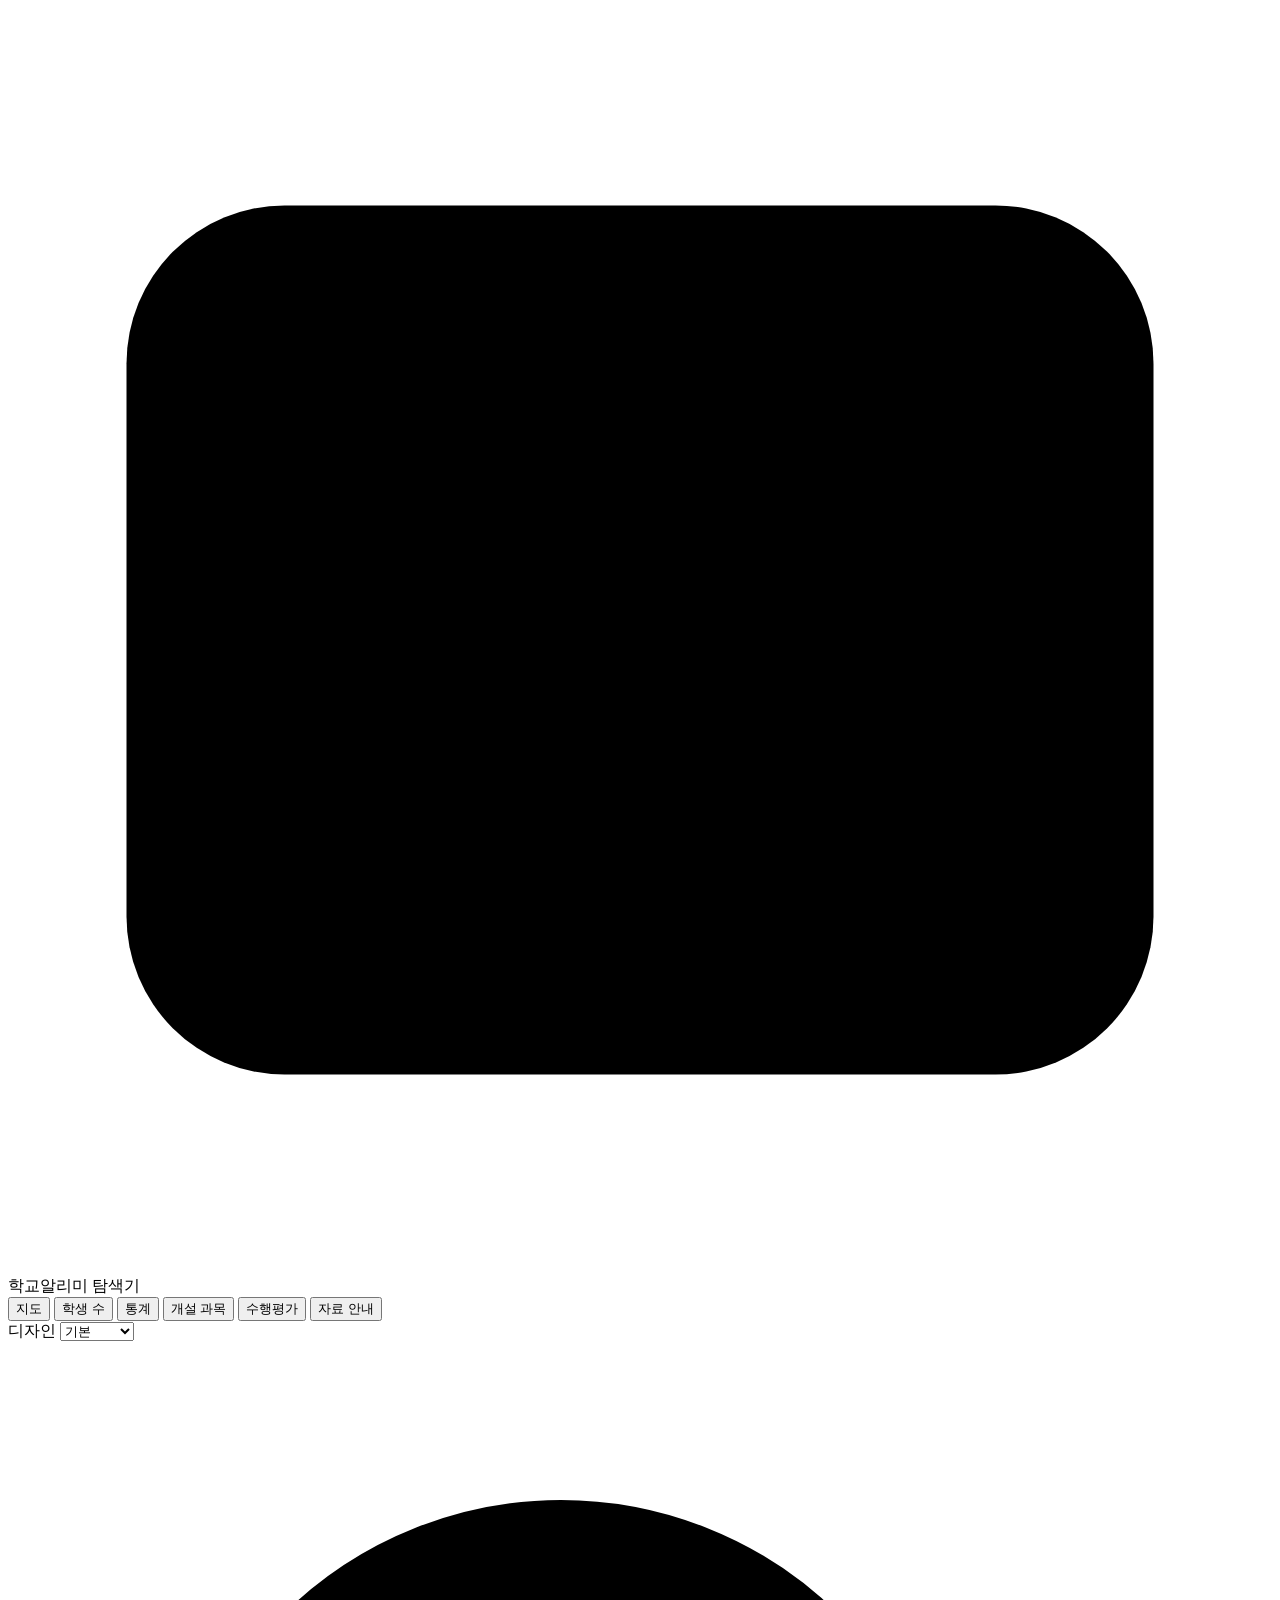
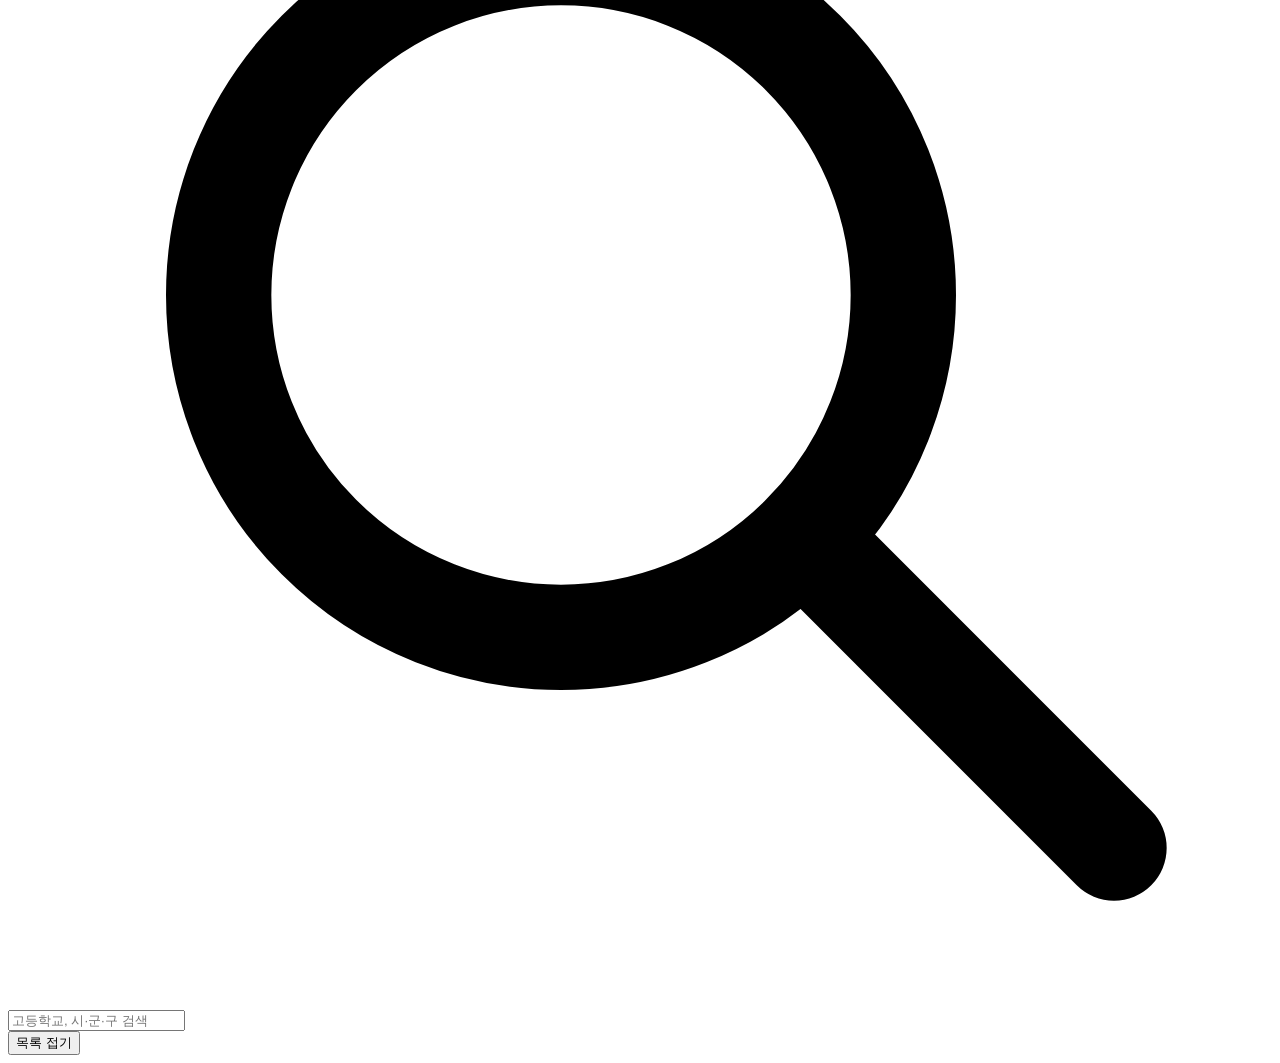
==== index.html @ dff919b6 "Add files via upload" ====
<!doctype html>
<html lang="ko" data-skin="base">
<head>
<meta charset="utf-8">
<meta name="viewport" content="width=device-width, initial-scale=1, viewport-fit=cover">
<title>학교알리미 탐색기</title>
<meta name="description" content="학교알리미 공시 자료로 전국 초·중·고 학생 수와 고등학교별 수행평가 계획, 개설 과목을 지도에서 찾아보는 도구">
<meta property="og:type" content="website">
<meta property="og:title" content="학교알리미 탐색기">
<meta property="og:description" content="전국 학생 수 변화와 고등학교별 수행평가 계획·개설 과목을 지도에서 찾아봅니다. 자료: 학교알리미 공시">
<meta property="og:image" content="icons/icon-512.png">
<meta name="author" content="김진석 (소명여고 교사, EBS 입시정보 대표강사, tedkim0103@naver.com)">
<meta name="theme-color" content="#2c4f8a">
<link rel="manifest" href="manifest.webmanifest">
<link rel="icon" href="icons/icon-192.png" type="image/png">
<link rel="apple-touch-icon" href="icons/apple-touch-icon.png">
<meta name="apple-mobile-web-app-capable" content="yes">
<meta name="mobile-web-app-capable" content="yes">
<meta name="apple-mobile-web-app-title" content="학교알리미 탐색기">
<meta name="apple-mobile-web-app-status-bar-style" content="default">
<link rel="stylesheet" href="assets/themes.css">
<link rel="stylesheet" href="assets/app.css">
<script>try{var s=localStorage.getItem('skin');if(s)document.documentElement.dataset.skin=s;}catch(e){}</script>
</head>
<body class="k-page">
<header class="topbar">
  <div class="brand">
    <svg class="brand-mark" viewBox="0 0 32 32" aria-hidden="true"><rect x="3" y="5" width="26" height="22" rx="4" fill="var(--accent)"/><path d="M9 21V13l7-4 7 4v8" fill="none" stroke="var(--accent-ink)" stroke-width="2.4" stroke-linejoin="round"/><circle cx="16" cy="16.5" r="2.2" fill="var(--accent-ink)"/></svg>
    <span class="k-display brand-name">학교알리미 탐색기</span>
    <span class="sample-badge" id="sampleBadge" hidden>이 메뉴는 예시 데이터</span>
  </div>
  <nav class="k-tabs main-tabs" role="tablist" aria-label="보기">
    <button class="k-tab" role="tab" data-view="map" id="tab-map">지도</button>
    <button class="k-tab" role="tab" data-view="students" id="tab-students">학생 수</button>
    <button class="k-tab" role="tab" data-view="stats" id="tab-stats">통계</button>
    <button class="k-tab" role="tab" data-view="curri" id="tab-curri">개설 과목</button>
    <button class="k-tab" role="tab" data-view="assess" id="tab-assess">수행평가</button>
    <button class="k-tab" role="tab" data-view="about" id="tab-about">자료 안내</button>
  </nav>
  <div class="top-actions">
    <button class="k-btn" id="installBtn" type="button" hidden>⤓ 앱 설치</button>
    <label class="skin-pick"><span class="sr">디자인</span>
      <select class="k-select" id="skinSelect" aria-label="디자인 선택">
        <option value="base">기본</option>
        <option value="bluememo">블루</option>
        <option value="spring">핑크</option>
        <option value="slate">슬레이트</option>
        <option value="night">다크</option>
      </select>
    </label>
  </div>
</header>

<div class="shell">
  <!-- 좌측: 지도 앱 형식의 지역·학교 찾기 패널 -->
  <aside class="panel" id="panel" aria-label="지역·학교 찾기">
    <div class="search">
      <svg viewBox="0 0 24 24" aria-hidden="true"><circle cx="10.5" cy="10.5" r="6.5" fill="none" stroke="currentColor" stroke-width="2"/><path d="M15.5 15.5 21 21" stroke="currentColor" stroke-width="2" stroke-linecap="round"/></svg>
      <input class="search-input" id="q" type="search" placeholder="고등학교, 시·군·구 검색" autocomplete="off">
      <button class="search-clear" id="qClear" type="button" aria-label="검색어 지우기" hidden>×</button>
    </div>
    <div class="crumbs" id="crumbs"></div>
    <div class="panel-body" id="panelBody"></div>
    <button class="panel-toggle" id="panelToggle" type="button" aria-expanded="true">목록 접기</button>
  </aside>

  <!-- 우측: 지도와 결과 -->
  <main class="stage" id="stage">
    <section class="view" id="view-map" hidden></section>
    <section class="view" id="view-assess" hidden></section>
    <section class="view" id="view-curri" hidden></section>
    <section class="view" id="view-students" hidden>
      <div class="view-head"><h1 class="k-display">학생 수 변화</h1>
        <span class="k-muted"><span class="real-badge">실제 공시 자료</span> 학교알리미 공개용데이터 · 초·중·고 학생 수를 연도, 지역, 고교 유형, 성별로 비교</span></div>
      <p class="empty k-card" id="st-status">학생 수 자료를 불러오는 중입니다…</p>
      <div class="st" id="st-body" hidden>

  

  <section class="k-card st-panel fp" aria-label="조건 선택">
    <div class="fr"><div class="fl"><b>1</b>학교급</div><div class="fc" id="st-cLevel"></div></div>
    <div class="fr"><div class="fl"><b>2</b>지역</div><div class="fc"><div class="cw" id="st-cSido"></div><div class="sggbox" id="st-cSggBox" hidden><div class="cap" id="st-cSggCap"></div><div class="cw" id="st-cSgg"></div></div></div></div>
    <div class="fr"><div class="fl"><b>3</b>세부</div><div class="fc sub3">
      <div class="sg"><span class="sl">고교 유형</span><div class="cw seg2" id="st-cType"></div></div>
      <div class="sg"><span class="sl">지역 구분</span><div class="cw seg2" id="st-cRural"></div></div>
      <div class="sg"><span class="sl">성별</span><div class="cw seg2" id="st-cGender"></div></div>
    </div></div>
    <div class="fr"><div class="fl"><b>4</b>기간</div><div class="fc"><div class="yrs" id="st-cYear"></div><p class="hint fh">시작 연도 → 끝 연도 순서로 누르세요 · <span id="st-cYearNow"></span></p></div></div>
    <div class="fr last"><div class="fl"><b>5</b>보기</div><div class="fc sub3">
      <div class="sg"><span class="sl">비교 기준</span><div class="cw seg2" id="st-cGroup"></div></div>
      <div class="sg"><span class="sl">보는 값</span><div class="cw seg2" id="st-cMetric"></div></div>
      <div class="sg"><span class="sl">그래프</span><div class="cw seg2" role="group" aria-label="그래프 종류"><button type="button" class="ch" id="st-bLine" aria-pressed="true">선</button><button type="button" class="ch" id="st-bBar" aria-pressed="false">막대</button></div>
        <label class="chk" for="st-fZero"><input type="checkbox" id="st-fZero" checked>0부터</label></div>
    </div></div>
    <p class="hint" id="st-hint"></p>
    <div hidden>
      <select id="st-fLevel"></select><select id="st-fSido"></select><select id="st-fSgg"></select><select id="st-fType"></select><select id="st-fRural"></select>
      <select id="st-fGender"></select><select id="st-fFrom"></select><select id="st-fTo"></select><select id="st-fGroup"></select><select id="st-fMetric"></select>
    </div>
  </section>

  <section class="tiles" id="st-tiles" aria-label="요약"></section>

  <section class="k-card st-panel" aria-label="그래프">
    <div class="ctitle"><h2 id="st-cTitle"></h2><span class="hint" id="st-cUnit"></span></div>
    <ul class="st-legend" id="st-legend"></ul>
    <div id="st-chartBox"></div>
  </section>

  <section class="k-card st-panel" aria-label="표">
    <div class="ctitle"><h2 id="st-tTitle"></h2><span class="hint" id="st-tNote"></span></div>
    <div class="tablewrap"><table id="st-tbl"></table></div>
  </section>

  <section class="k-card st-panel" aria-label="고등학교 목록">
    <div class="ctitle"><h2 id="st-hTitle">고등학교별 학년 현황</h2><span class="hint" id="st-hNote"></span><button type="button" class="k-btn" id="st-hDown" hidden>엑셀로 내려받기</button></div>
    <div id="st-hBody"></div>
  </section>

  <section class="note">
    <p>자료: 학교알리미(schoolinfo.go.kr) 공개용데이터 성별 학생수, 2017~2026년 공시. 공시 제외 학교는 뺐습니다.</p>
    <p>지역 구분은 학교 주소에 읍·면이 있으면 "읍면"으로 본 추정값이며, 실제 농어촌학교 지정과 다를 수 있습니다. 현재 주소 기준이라 폐교된 학교는 "미상"입니다.</p>
    <p>광주와 전남은 자료에서 "전남광주통합특별시"로 합쳐져 있습니다. 둘을 나누려면 시군구로 구분하세요. 마이스터고는 별도 목록과 학교명으로 맞췄고, 종합고는 일반고에 들어 있습니다.</p>
  </section>

      </div>
    </section>
    <section class="view" id="view-stats" hidden></section>
    <section class="view" id="view-about" hidden></section>
  </main>
</div>

<div class="sheet" id="sheet" hidden>
  <div class="sheet-card k-card" role="dialog" aria-modal="true" aria-labelledby="sheetTitle">
    <button class="sheet-close" id="sheetClose" type="button" aria-label="닫기">×</button>
    <div id="sheetBody"></div>
  </div>
</div>
<div class="toast" id="toast" role="status" aria-live="polite" hidden></div>
<div class="tip" id="tip" hidden></div>

<script src="assets/korea-map.js"></script>
<script src="assets/xlsx-lite.js"></script>
<script src="assets/students.js"></script>
<script src="assets/app.js"></script>
</body>
</html>
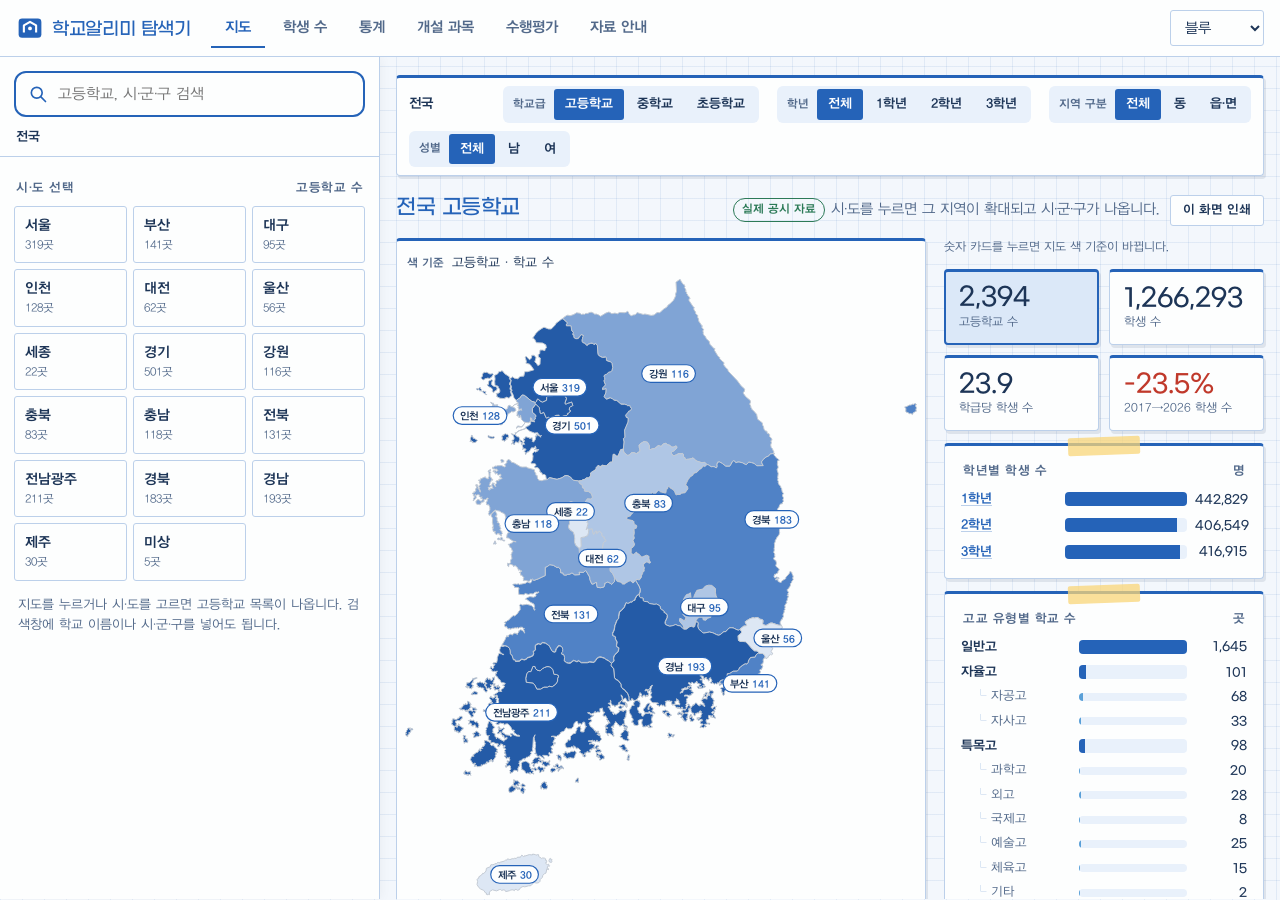
==== commit 7d1af00a: "Add files via upload" ====
--- a/index.html
+++ b/index.html
@@ -1,5 +1,5 @@
 <!doctype html>
-<html lang="ko" data-skin="base">
+<html lang="ko" data-skin="bluememo">
 <head>
 <meta charset="utf-8">
 <meta name="viewport" content="width=device-width, initial-scale=1, viewport-fit=cover">
--- a/assets/themes.css
+++ b/assets/themes.css
@@ -0,0 +1,416 @@
+/* 학교알리미 탐색기 · 테마 키트 v2 (2026-11-11)
+   글꼴: 제목·숫자 = G마켓 산스(Medium), 본문 = 학교안심 바른돋움(R·B) — 이 파일 옆 fonts/ 폴더에 글꼴 파일을 함께 둘 것
+   사용: <html data-skin="bluememo">(블루) | spring(핑크) | night(다크) | slate(슬레이트) | base(기본)  — data-mode="dark|light"로 밝기 강제 가능 */
+@font-face { font-family: 'Gmarket Sans'; src: local('Gmarket Sans Medium'), local('GmarketSansMedium'), url('fonts/GmarketSansMedium.woff') format('woff'); font-weight: 500; font-style: normal; font-display: swap; }
+@font-face { font-family: 'Hakgyoansim Bareondotum'; src: local('학교안심 바른돋움 R'), local('Hakgyoansim Bareondotum R'), url('fonts/HakgyoansimBareondotumR.woff2') format('woff2'); font-weight: 400; font-style: normal; font-display: swap; }
+@font-face { font-family: 'Hakgyoansim Bareondotum'; src: local('학교안심 바른돋움 B'), local('Hakgyoansim Bareondotum B'), url('fonts/HakgyoansimBareondotumB.woff2') format('woff2'); font-weight: 700; font-style: normal; font-display: swap; }
+:root {
+  --font-body: 'Hakgyoansim Bareondotum', '학교안심 바른돋움', 'Apple SD Gothic Neo', 'Malgun Gothic', sans-serif;
+  --font-mono: 'Gmarket Sans', 'Hakgyoansim Bareondotum', 'Apple SD Gothic Neo', 'Malgun Gothic', sans-serif;
+  --bg: #f5f6f8;
+  --bg-image: none;
+  --surface: #ffffff;
+  --surface-2: #eef1f5;
+  --ink: #1b2330;
+  --ink-soft: #5a6474;
+  --line: #d9dee6;
+  --accent: #2c4f8a;
+  --accent-soft: #e3eaf6;
+  --accent-ink: #ffffff;
+  --good: #2f7d4f;
+  --warn: #b26a00;
+  --bad: #b3261e;
+  --c1: #2c4f8a;
+  --c2: #3f8fa6;
+  --c3: #c9822b;
+  --c4: #7a5aa6;
+  --c5: #4f8a3a;
+  --c6: #b2546a;
+  --c7: #8a7a3a;
+  --c8: #7d8794;
+  --radius: 10px;
+  --radius-sm: 6px;
+  --shadow: 0 1px 2px rgba(20,30,50,.06), 0 2px 8px rgba(20,30,50,.05);
+  --font-display: 'Gmarket Sans', 'Hakgyoansim Bareondotum', 'Apple SD Gothic Neo', 'Malgun Gothic', sans-serif;
+  --display-weight: 500;
+  --card-border: 1px solid var(--line);
+  color-scheme: light;
+}
+:root[data-skin="bluememo"] {
+  --bg: #f3f7fc;
+  --bg-image: linear-gradient(rgba(74,124,196,.11) 1px, transparent 1px), linear-gradient(90deg, rgba(74,124,196,.11) 1px, transparent 1px);
+  --surface: #fdfefe;
+  --surface-2: #e9f1fb;
+  --ink: #1d3557;
+  --ink-soft: #52698a;
+  --line: #bcd0ea;
+  --accent: #2563b8;
+  --accent-soft: #dbe8f8;
+  --accent-ink: #ffffff;
+  --good: #2c7a57;
+  --warn: #b5680c;
+  --bad: #c0392b;
+  --c1: #2563b8;
+  --c2: #5aa0d8;
+  --c3: #e0a228;
+  --c4: #1d3557;
+  --c5: #7fb8a4;
+  --c6: #d9706a;
+  --c7: #8d7cc0;
+  --c8: #8a97a8;
+  --radius: 4px;
+  --radius-sm: 3px;
+  --shadow: 2px 3px 0 rgba(29,53,87,.10);
+  --font-display: 'Gmarket Sans', 'Hakgyoansim Bareondotum', 'Apple SD Gothic Neo', 'Malgun Gothic', sans-serif;
+  --display-weight: 500;
+  --card-border: 1px solid var(--line);
+  --tape: rgba(250,214,120,.75);
+  color-scheme: light;
+}
+:root[data-skin="spring"] {
+  --bg: #fdf7f9;
+  --bg-image: radial-gradient(circle at 8% 12%, rgba(255,192,214,.35), transparent 32%), radial-gradient(circle at 92% 8%, rgba(196,214,255,.35), transparent 30%), radial-gradient(circle at 85% 92%, rgba(190,236,214,.35), transparent 34%);
+  --surface: #ffffff;
+  --surface-2: #fbeef3;
+  --ink: #3d3346;
+  --ink-soft: #7a6c85;
+  --line: #efdfe8;
+  --accent: #a33f73;
+  --accent-soft: #fde4ee;
+  --accent-ink: #ffffff;
+  --good: #3f8f6b;
+  --warn: #b8742a;
+  --bad: #c2453f;
+  --c1: #e889ad;
+  --c2: #9fb6ef;
+  --c3: #86cfae;
+  --c4: #c4a3e6;
+  --c5: #f3c27a;
+  --c6: #7cc3d6;
+  --c7: #e2a48c;
+  --c8: #a99fb3;
+  --radius: 20px;
+  --radius-sm: 999px;
+  --shadow: 0 6px 20px rgba(194,88,138,.10);
+  --font-display: 'Gmarket Sans', 'Hakgyoansim Bareondotum', 'Apple SD Gothic Neo', 'Malgun Gothic', sans-serif;
+  --display-weight: 500;
+  --card-border: 1px solid var(--line);
+  color-scheme: light;
+}
+:root[data-skin="slate"] {
+  --bg: #eef2f7;
+  --bg-image: none;
+  --surface: #ffffff;
+  --surface-2: #f1f5f9;
+  --ink: #0f172a;
+  --ink-soft: #5b6b82;
+  --line: #dfe5ee;
+  --accent: #1d4ed8;
+  --accent-soft: #e8efff;
+  --accent-ink: #ffffff;
+  --good: #047857;
+  --warn: #b45309;
+  --bad: #b91c1c;
+  --c1: #1d4ed8;
+  --c2: #0d9488;
+  --c3: #b45309;
+  --c4: #5b21b6;
+  --c5: #047857;
+  --c6: #be123c;
+  --c7: #7c8aa0;
+  --c8: #94a3b8;
+  --radius: 12px;
+  --radius-sm: 7px;
+  --shadow: 0 1px 2px rgba(15,23,42,.06), 0 1px 3px rgba(15,23,42,.05);
+  --font-display: 'Gmarket Sans', 'Hakgyoansim Bareondotum', 'Apple SD Gothic Neo', 'Malgun Gothic', sans-serif;
+  --display-weight: 500;
+  --card-border: 1px solid var(--line);
+  color-scheme: light;
+}
+:root[data-skin="night"] {
+  --bg: #12161d;
+  --bg-image: none;
+  --surface: #1a2029;
+  --surface-2: #222a35;
+  --ink: #e6eaf0;
+  --ink-soft: #9aa5b5;
+  --line: #2e3744;
+  --accent: #8fb0ea;
+  --accent-soft: #24324a;
+  --accent-ink: #0e1522;
+  --good: #6cc28f;
+  --warn: #e0a64a;
+  --bad: #ef7d75;
+  --c1: #8fb0ea;
+  --c2: #6cc0d4;
+  --c3: #e3a957;
+  --c4: #b39ae0;
+  --c5: #8cc56f;
+  --c6: #e08ea2;
+  --c7: #d4b567;
+  --c8: #9aa8b2;
+  --radius: 10px;
+  --radius-sm: 6px;
+  --shadow: 0 1px 2px rgba(0,0,0,.4);
+  --font-display: 'Gmarket Sans', 'Hakgyoansim Bareondotum', 'Apple SD Gothic Neo', 'Malgun Gothic', sans-serif;
+  --display-weight: 500;
+  --card-border: 1px solid var(--line);
+  color-scheme: dark;
+}
+@media (prefers-color-scheme: dark) {
+:root:not([data-skin="bluememo"]):not([data-skin="spring"]):not([data-skin="night"]):not([data-skin="slate"]):not([data-theme="light"]):not([data-mode="light"]) {
+  --bg: #12161d;
+  --bg-image: none;
+  --surface: #1a2029;
+  --surface-2: #222a35;
+  --ink: #e6eaf0;
+  --ink-soft: #9aa5b5;
+  --line: #2e3744;
+  --accent: #8fb0ea;
+  --accent-soft: #24324a;
+  --accent-ink: #0e1522;
+  --good: #6cc28f;
+  --warn: #e0a64a;
+  --bad: #ef7d75;
+  --c1: #8fb0ea;
+  --c2: #6cc0d4;
+  --c3: #e3a957;
+  --c4: #b39ae0;
+  --c5: #8cc56f;
+  --c6: #e08ea2;
+  --c7: #d4b567;
+  --c8: #9aa8b2;
+  --shadow: 0 1px 2px rgba(0,0,0,.4);
+  color-scheme: dark;
+}
+}
+:root:not([data-skin="bluememo"]):not([data-skin="spring"]):not([data-skin="night"]):not([data-skin="slate"])[data-theme="dark"]:not([data-mode="light"]), :root:not([data-skin="bluememo"]):not([data-skin="spring"]):not([data-skin="night"]):not([data-skin="slate"])[data-mode="dark"] {
+  --bg: #12161d;
+  --bg-image: none;
+  --surface: #1a2029;
+  --surface-2: #222a35;
+  --ink: #e6eaf0;
+  --ink-soft: #9aa5b5;
+  --line: #2e3744;
+  --accent: #8fb0ea;
+  --accent-soft: #24324a;
+  --accent-ink: #0e1522;
+  --good: #6cc28f;
+  --warn: #e0a64a;
+  --bad: #ef7d75;
+  --c1: #8fb0ea;
+  --c2: #6cc0d4;
+  --c3: #e3a957;
+  --c4: #b39ae0;
+  --c5: #8cc56f;
+  --c6: #e08ea2;
+  --c7: #d4b567;
+  --c8: #9aa8b2;
+  --shadow: 0 1px 2px rgba(0,0,0,.4);
+  color-scheme: dark;
+}
+@media (prefers-color-scheme: dark) {
+:root[data-skin="bluememo"]:not([data-theme="light"]):not([data-mode="light"]) {
+  --bg: #0f1a2b;
+  --bg-image: linear-gradient(rgba(120,170,235,.08) 1px, transparent 1px), linear-gradient(90deg, rgba(120,170,235,.08) 1px, transparent 1px);
+  --surface: #152338;
+  --surface-2: #1b2d47;
+  --ink: #e3edfa;
+  --ink-soft: #9db4d3;
+  --line: #2b4466;
+  --accent: #7fb2f0;
+  --accent-soft: #1f3656;
+  --accent-ink: #0b1626;
+  --good: #6fcf9e;
+  --warn: #f0b45a;
+  --bad: #f08a80;
+  --c1: #7fb2f0;
+  --c2: #9fd0f2;
+  --c3: #f0c25a;
+  --c4: #c9dbf3;
+  --c5: #8fd0b8;
+  --c6: #f09a92;
+  --c7: #b9a8e6;
+  --c8: #a3b2c4;
+  --shadow: 2px 3px 0 rgba(0,0,0,.35);
+  --tape: rgba(240,194,90,.45);
+  color-scheme: dark;
+}
+}
+:root[data-skin="bluememo"][data-theme="dark"]:not([data-mode="light"]), :root[data-skin="bluememo"][data-mode="dark"] {
+  --bg: #0f1a2b;
+  --bg-image: linear-gradient(rgba(120,170,235,.08) 1px, transparent 1px), linear-gradient(90deg, rgba(120,170,235,.08) 1px, transparent 1px);
+  --surface: #152338;
+  --surface-2: #1b2d47;
+  --ink: #e3edfa;
+  --ink-soft: #9db4d3;
+  --line: #2b4466;
+  --accent: #7fb2f0;
+  --accent-soft: #1f3656;
+  --accent-ink: #0b1626;
+  --good: #6fcf9e;
+  --warn: #f0b45a;
+  --bad: #f08a80;
+  --c1: #7fb2f0;
+  --c2: #9fd0f2;
+  --c3: #f0c25a;
+  --c4: #c9dbf3;
+  --c5: #8fd0b8;
+  --c6: #f09a92;
+  --c7: #b9a8e6;
+  --c8: #a3b2c4;
+  --shadow: 2px 3px 0 rgba(0,0,0,.35);
+  --tape: rgba(240,194,90,.45);
+  color-scheme: dark;
+}
+@media (prefers-color-scheme: dark) {
+:root[data-skin="spring"]:not([data-theme="light"]):not([data-mode="light"]) {
+  --bg: #1c1720;
+  --bg-image: radial-gradient(circle at 8% 12%, rgba(232,137,173,.14), transparent 32%), radial-gradient(circle at 92% 8%, rgba(159,182,239,.12), transparent 30%), radial-gradient(circle at 85% 92%, rgba(134,207,174,.10), transparent 34%);
+  --surface: #26202b;
+  --surface-2: #30283a;
+  --ink: #f3e9f0;
+  --ink-soft: #bcaac2;
+  --line: #3d3346;
+  --accent: #f19cc0;
+  --accent-soft: #45293a;
+  --accent-ink: #24121c;
+  --good: #86d8b0;
+  --warn: #f2c27e;
+  --bad: #f39a94;
+  --c1: #f19cc0;
+  --c2: #adc2f5;
+  --c3: #94dcbb;
+  --c4: #d2b4f0;
+  --c5: #f5cd8f;
+  --c6: #8fd0e2;
+  --c7: #eab7a2;
+  --c8: #b5aabd;
+  --shadow: 0 6px 20px rgba(0,0,0,.35);
+  color-scheme: dark;
+}
+}
+:root[data-skin="spring"][data-theme="dark"]:not([data-mode="light"]), :root[data-skin="spring"][data-mode="dark"] {
+  --bg: #1c1720;
+  --bg-image: radial-gradient(circle at 8% 12%, rgba(232,137,173,.14), transparent 32%), radial-gradient(circle at 92% 8%, rgba(159,182,239,.12), transparent 30%), radial-gradient(circle at 85% 92%, rgba(134,207,174,.10), transparent 34%);
+  --surface: #26202b;
+  --surface-2: #30283a;
+  --ink: #f3e9f0;
+  --ink-soft: #bcaac2;
+  --line: #3d3346;
+  --accent: #f19cc0;
+  --accent-soft: #45293a;
+  --accent-ink: #24121c;
+  --good: #86d8b0;
+  --warn: #f2c27e;
+  --bad: #f39a94;
+  --c1: #f19cc0;
+  --c2: #adc2f5;
+  --c3: #94dcbb;
+  --c4: #d2b4f0;
+  --c5: #f5cd8f;
+  --c6: #8fd0e2;
+  --c7: #eab7a2;
+  --c8: #b5aabd;
+  --shadow: 0 6px 20px rgba(0,0,0,.35);
+  color-scheme: dark;
+}
+@media (prefers-color-scheme: dark) {
+:root[data-skin="slate"]:not([data-theme="light"]):not([data-mode="light"]) {
+  --bg: #0f172a;
+  --bg-image: none;
+  --surface: #1e293b;
+  --surface-2: #273449;
+  --ink: #f1f5f9;
+  --ink-soft: #94a3b8;
+  --line: #334155;
+  --accent: #93c5fd;
+  --accent-soft: #1d2b47;
+  --accent-ink: #0f172a;
+  --good: #6ee7b7;
+  --warn: #fcd34d;
+  --bad: #fca5a5;
+  --c1: #93c5fd;
+  --c2: #5eead4;
+  --c3: #fcd34d;
+  --c4: #c4b5fd;
+  --c5: #6ee7b7;
+  --c6: #fda4af;
+  --c7: #cbd5e1;
+  --c8: #94a3b8;
+  --shadow: 0 1px 2px rgba(0,0,0,.4);
+  color-scheme: dark;
+}
+}
+:root[data-skin="slate"][data-theme="dark"]:not([data-mode="light"]), :root[data-skin="slate"][data-mode="dark"] {
+  --bg: #0f172a;
+  --bg-image: none;
+  --surface: #1e293b;
+  --surface-2: #273449;
+  --ink: #f1f5f9;
+  --ink-soft: #94a3b8;
+  --line: #334155;
+  --accent: #93c5fd;
+  --accent-soft: #1d2b47;
+  --accent-ink: #0f172a;
+  --good: #6ee7b7;
+  --warn: #fcd34d;
+  --bad: #fca5a5;
+  --c1: #93c5fd;
+  --c2: #5eead4;
+  --c3: #fcd34d;
+  --c4: #c4b5fd;
+  --c5: #6ee7b7;
+  --c6: #fda4af;
+  --c7: #cbd5e1;
+  --c8: #94a3b8;
+  --shadow: 0 1px 2px rgba(0,0,0,.4);
+  color-scheme: dark;
+}
+
+/* ── 공통 바탕 ── */
+.k-page { background-color: var(--bg); background-image: var(--bg-image); color: var(--ink); font-family: var(--font-body); }
+:root[data-skin="bluememo"] .k-page { background-size: 22px 22px; }
+.k-display { font-family: var(--font-display); font-weight: var(--display-weight); letter-spacing: -.02em; text-wrap: balance; }
+:root[data-skin="bluememo"] .k-display { color: var(--accent); }
+.k-mono, .k-num { font-family: var(--font-mono); font-weight: 500; font-variant-numeric: tabular-nums; }
+.k-muted { color: var(--ink-soft); }
+
+/* ── 카드 ── */
+.k-card { background: var(--surface); border: var(--card-border); border-radius: var(--radius); box-shadow: var(--shadow); padding: 16px; position: relative; min-width: 0; }
+:root[data-skin="bluememo"] .k-card.k-memo::before { content: ""; position: absolute; top: -9px; left: 50%; width: 72px; height: 18px; transform: translateX(-50%) rotate(-2deg); background: var(--tape); border-radius: 2px; }
+:root[data-skin="bluememo"] .k-card { border-top: 3px solid var(--accent); }
+:root[data-skin="spring"] .k-card { border: 1px solid var(--line); }
+
+/* ── 칩·버튼·탭 ── */
+.k-chip { display: inline-flex; align-items: center; gap: 4px; padding: 3px 10px; border-radius: var(--radius-sm); background: var(--accent-soft); color: var(--accent); font-size: 12.5px; font-weight: 600; white-space: nowrap; border: 1px solid transparent; }
+.k-chip.is-off { background: transparent; color: var(--ink-soft); border-color: var(--line); }
+.k-btn { font: inherit; font-weight: 600; cursor: pointer; padding: 7px 14px; border-radius: var(--radius-sm); border: 1px solid var(--line); background: var(--surface); color: var(--ink); }
+.k-btn:hover { border-color: var(--accent); color: var(--accent); }
+.k-btn.k-primary { background: var(--accent); color: var(--accent-ink); border-color: var(--accent); }
+.k-btn:focus-visible, .k-tab:focus-visible, .k-chip:focus-visible { outline: 2px solid var(--accent); outline-offset: 2px; }
+.k-tabs { display: flex; gap: 4px; flex-wrap: wrap; }
+.k-tab { font: inherit; cursor: pointer; padding: 8px 14px; border: 0; background: transparent; color: var(--ink-soft); border-bottom: 2px solid transparent; font-weight: 600; }
+.k-tab[aria-selected="true"] { color: var(--accent); border-bottom-color: var(--accent); }
+:root[data-skin="spring"] .k-tab { border-radius: 999px; border-bottom: 0; }
+:root[data-skin="spring"] .k-tab[aria-selected="true"] { background: var(--accent-soft); }
+
+/* ── 표 ── */
+.k-table-wrap { overflow-x: auto; }
+.k-table { width: 100%; border-collapse: collapse; font-size: 13.5px; }
+.k-table th { text-align: left; font-weight: 600; color: var(--ink-soft); background: var(--surface-2); padding: 8px 10px; border-bottom: 1px solid var(--line); white-space: nowrap; }
+.k-table td { padding: 8px 10px; border-bottom: 1px solid var(--line); vertical-align: top; }
+.k-table td.k-num, .k-table th.k-num { text-align: right; }
+:root[data-skin="bluememo"] .k-table th { background: var(--accent); color: var(--accent-ink); }
+:root[data-skin="spring"] .k-table th:first-child { border-top-left-radius: 12px; }
+:root[data-skin="spring"] .k-table th:last-child { border-top-right-radius: 12px; }
+
+/* ── 입력 ── */
+.k-input, .k-select { font: inherit; padding: 8px 10px; border: 1px solid var(--line); border-radius: var(--radius-sm); background: var(--surface); color: var(--ink); min-width: 0; }
+:root[data-skin="spring"] .k-select, :root[data-skin="spring"] .k-input { border-radius: 14px; }
+.k-input:focus, .k-select:focus { outline: 2px solid var(--accent-soft); border-color: var(--accent); }
+
+/* ── 상태 표시 ── */
+.k-good { color: var(--good); } .k-warn { color: var(--warn); } .k-bad { color: var(--bad); }
+.k-bar { height: 8px; border-radius: 99px; background: var(--surface-2); overflow: hidden; }
+.k-bar > i { display: block; height: 100%; background: var(--accent); border-radius: inherit; }
--- a/assets/app.css
+++ b/assets/app.css
@@ -0,0 +1,445 @@
+/* 학교알리미 탐색기 · 화면 배치 (색·글꼴은 themes.css 토큰만 사용) */
+* { box-sizing: border-box; }
+[hidden] { display: none !important; }
+html, body { height: 100%; }
+body { margin: 0; font-size: 14.5px; line-height: 1.55; }
+.sr { position: absolute; width: 1px; height: 1px; overflow: hidden; clip: rect(0 0 0 0); }
+button { font: inherit; }
+
+/* 상단 막대 */
+.topbar { position: sticky; top: env(safe-area-inset-top, 0px); z-index: 20; display: flex; align-items: center; gap: 12px 20px; flex-wrap: wrap;
+  padding-block: 8px; padding-left: max(16px, env(safe-area-inset-left, 0px)); padding-right: max(16px, env(safe-area-inset-right, 0px));
+  background: var(--surface); border-bottom: 1px solid var(--line); }
+.brand { display: flex; align-items: center; gap: 8px; }
+.brand-mark { width: 28px; height: 28px; }
+.brand-name { font-size: 19px; color: var(--ink); white-space: nowrap; }
+.sample-badge { font-size: 11.5px; font-weight: 700; padding: 2px 8px; border-radius: 99px; background: var(--surface-2); color: var(--warn); border: 1px dashed var(--warn); }
+.main-tabs { flex: 1; min-width: 0; }
+.top-actions { display: flex; gap: 8px; align-items: center; margin-left: auto; }
+
+/* 본문 2단: 좌측 패널 + 우측 무대 */
+.shell { display: grid; grid-template-columns: minmax(300px, 380px) 1fr; height: calc(100% - 58px); min-height: 520px; }
+.panel { position: relative; display: flex; flex-direction: column; min-width: 0; background: var(--surface); border-right: 1px solid var(--line); box-shadow: 2px 0 10px rgba(0,0,0,.04); z-index: 5; }
+.stage { min-width: 0; overflow: auto; padding-block: 18px 40px; padding-left: max(16px, env(safe-area-inset-left, 0px)); padding-right: max(16px, env(safe-area-inset-right, 0px)); }
+
+/* 검색창 (지도 앱식 둥근 검색 막대) */
+.search { margin: 14px 14px 6px; display: flex; align-items: center; gap: 8px; padding: 0 12px; height: 46px; border: 2px solid var(--accent); border-radius: 12px; background: var(--surface); color: var(--accent); }
+:root[data-skin="spring"] .search { border-radius: 999px; }
+.search svg { width: 20px; height: 20px; flex: none; }
+.search-input { flex: 1; min-width: 0; border: 0; outline: 0; background: transparent; color: var(--ink); font: inherit; font-size: 15px; }
+.search-clear { border: 0; background: var(--surface-2); color: var(--ink-soft); width: 24px; height: 24px; border-radius: 50%; cursor: pointer; }
+.crumbs { display: flex; flex-wrap: wrap; align-items: center; gap: 4px; padding: 4px 16px 8px; font-size: 13px; color: var(--ink-soft); border-bottom: 1px solid var(--line); }
+.crumbs button { border: 0; background: none; color: var(--accent); cursor: pointer; padding: 2px 2px; font-weight: 600; }
+.crumbs .here { color: var(--ink); font-weight: 700; }
+.panel-body { flex: 1; overflow: auto; padding: 10px 14px 70px; }
+.panel-toggle { display: none; }
+
+.p-h { font-size: 12.5px; font-weight: 700; color: var(--ink-soft); letter-spacing: .04em; margin: 12px 2px 8px; display: flex; justify-content: space-between; }
+.region-grid { display: grid; grid-template-columns: repeat(3, 1fr); gap: 6px; }
+.region-btn { display: flex; flex-direction: column; align-items: flex-start; gap: 0; padding: 8px 10px; border: 1px solid var(--line); background: var(--surface); color: var(--ink); border-radius: var(--radius-sm); cursor: pointer; text-align: left; }
+:root[data-skin="spring"] .region-btn { border-radius: 14px; }
+.region-btn:hover, .region-btn.is-hot { border-color: var(--accent); background: var(--accent-soft); }
+.region-btn b { font-size: 14px; }
+.region-btn small { font-size: 11.5px; color: var(--ink-soft); }
+.sgg-list { display: flex; flex-wrap: wrap; gap: 6px; }
+.school-list { display: flex; flex-direction: column; }
+.school-item { display: grid; grid-template-columns: 1fr auto; gap: 2px 10px; padding: 12px 4px; border-bottom: 1px solid var(--line); cursor: pointer; background: none; border-left: 0; border-right: 0; border-top: 0; text-align: left; color: var(--ink); }
+.school-item:hover { background: var(--surface-2); }
+.school-item .nm { font-weight: 700; font-size: 15px; color: var(--accent); }
+.school-item .meta { grid-column: 1 / -1; font-size: 12.5px; color: var(--ink-soft); }
+.school-item .cnt { font-size: 12px; color: var(--ink-soft); align-self: center; }
+.empty { padding: 24px 8px; color: var(--ink-soft); text-align: center; }
+
+/* 지도 */
+.map-wrap { display: grid; grid-template-columns: minmax(0, 1fr) minmax(240px, 320px); gap: 18px; align-items: start; }
+.map-box { position: relative; padding: 8px; }
+.map-svg { width: 100%; height: auto; max-height: calc(100vh - 230px); display: block; }
+.map-svg path { fill: var(--surface-2); stroke: var(--surface); stroke-width: 1.2; cursor: pointer; transition: fill .15s; }
+.map-svg path:hover { stroke: var(--ink); stroke-width: 1.6; }
+.map-svg path.is-on { stroke: var(--accent); stroke-width: 2.4; }
+.map-svg .pin { pointer-events: none; }
+.map-svg .pin rect { fill: var(--surface); stroke: var(--accent); stroke-width: 1.2; }
+.map-svg .pin text { fill: var(--ink); font-size: 10.5px; font-weight: 700; font-family: var(--font-body); }
+.map-svg .pin text.n { fill: var(--accent); }
+.legend { display: flex; align-items: center; gap: 8px; font-size: 12px; color: var(--ink-soft); flex-wrap: wrap; }
+.legend .ramp { display: flex; } .legend .ramp i { width: 22px; height: 10px; display: block; }
+.metric-pick { display: flex; gap: 6px; flex-wrap: wrap; margin-bottom: 8px; }
+
+.kpis { display: grid; grid-template-columns: repeat(2, 1fr); gap: 10px; }
+.kpi { padding: 12px 14px; }
+.kpi .v { font-size: 26px; font-weight: 700; font-family: var(--font-mono); color: var(--ink); line-height: 1.1; }
+.kpi .l { font-size: 12px; color: var(--ink-soft); }
+.side-stack { display: flex; flex-direction: column; gap: 12px; }
+
+/* 필터 막대 */
+.view-head { display: flex; align-items: baseline; justify-content: space-between; gap: 8px 16px; flex-wrap: wrap; margin-bottom: 12px; }
+.view-head h1 { margin: 0; font-size: 22px; }
+.filters { display: flex; flex-wrap: wrap; gap: 8px; align-items: center; padding: 12px; margin-bottom: 12px; }
+.filters .k-select { max-width: 100%; }
+.chip-row { display: flex; flex-wrap: wrap; gap: 6px; align-items: center; }
+.chip-row .lbl { font-size: 12px; color: var(--ink-soft); margin-right: 4px; font-weight: 600; }
+button.k-chip { cursor: pointer; }
+.toolbar { display: flex; gap: 8px; flex-wrap: wrap; align-items: center; margin: 4px 0 12px; }
+.toolbar .count { font-weight: 700; margin-right: auto; }
+.toolbar .count b { color: var(--accent); font-family: var(--font-mono); }
+
+/* 결과 카드 */
+.cards { display: grid; grid-template-columns: repeat(auto-fill, minmax(290px, 1fr)); gap: 14px; }
+.a-card { display: flex; flex-direction: column; gap: 8px; }
+.a-card h3 { margin: 0; font-size: 16px; }
+.a-card .sch { font-size: 12.5px; color: var(--ink-soft); }
+.a-card .sch button { border: 0; background: none; padding: 0; color: var(--accent); cursor: pointer; font-weight: 600; font-size: inherit; }
+.ratio-line { display: flex; align-items: center; gap: 8px; font-size: 12.5px; }
+.ratio-line .k-bar { flex: 1; }
+.ratio-line b { font-family: var(--font-mono); min-width: 40px; text-align: right; }
+.areas { list-style: none; margin: 0; padding: 0; display: flex; flex-direction: column; gap: 6px; }
+.areas li { display: grid; grid-template-columns: 1fr auto; gap: 2px 8px; font-size: 13.5px; padding: 6px 8px; background: var(--surface-2); border-radius: var(--radius-sm); }
+:root[data-skin="spring"] .areas li { border-radius: 12px; }
+.areas li span.r { font-family: var(--font-mono); font-weight: 600; color: var(--accent); }
+.areas li small { grid-column: 1 / -1; color: var(--ink-soft); }
+.tags { display: flex; flex-wrap: wrap; gap: 4px; }
+.ev { display: inline-flex; gap: 2px; } .ev i { width: 8px; height: 8px; border-radius: 50%; background: var(--line); display: block; } .ev i.on { background: var(--good); }
+.foot { display: flex; justify-content: space-between; gap: 8px; font-size: 12px; color: var(--ink-soft); border-top: 1px dashed var(--line); padding-top: 8px; margin-top: auto; }
+.more { margin: 16px auto 0; display: block; }
+
+/* 개설 과목 매트릭스 */
+.preset-row { display: flex; flex-wrap: wrap; gap: 6px; margin-bottom: 10px; }
+.subj-pick { display: flex; flex-direction: column; gap: 8px; }
+.subj-pick details { border: 1px solid var(--line); border-radius: var(--radius); padding: 6px 10px; background: var(--surface); }
+.subj-pick summary { cursor: pointer; font-weight: 700; }
+.subj-pick .chip-row { padding: 8px 0 4px; }
+.mx td.c { text-align: center; font-size: 15px; }
+.mx .o { color: var(--good); font-weight: 700; } .mx .h { color: var(--warn); font-weight: 700; } .mx .x { color: var(--line); }
+.mx th.s { writing-mode: horizontal-tb; white-space: normal; min-width: 64px; font-size: 12px; text-align: center; }
+.mx td.nm button { border: 0; background: none; padding: 0; color: var(--accent); font-weight: 700; cursor: pointer; text-align: left; }
+.mx tr.all td { background: var(--accent-soft); }
+.key { display: flex; gap: 14px; flex-wrap: wrap; font-size: 12.5px; color: var(--ink-soft); margin: 8px 0; }
+
+/* 통계 */
+.stat-grid { display: grid; grid-template-columns: repeat(auto-fit, minmax(320px, 1fr)); gap: 14px; }
+.stat-grid h2 { margin: 0 0 8px; font-size: 16px; }
+.hbar { display: grid; grid-template-columns: 96px 1fr 52px; gap: 6px 8px; align-items: center; font-size: 13px; }
+.hbar .bar { height: 14px; background: var(--surface-2); border-radius: 4px; overflow: hidden; }
+.hbar .bar i { display: block; height: 100%; }
+.hbar .val { font-family: var(--font-mono); text-align: right; font-size: 12.5px; }
+.chart svg { width: 100%; height: auto; display: block; }
+.chart text { fill: var(--ink-soft); font-size: 11px; font-family: var(--font-body); }
+.chart .grid line { stroke: var(--line); }
+
+/* 자료 안내 */
+.about { max-width: 860px; display: flex; flex-direction: column; gap: 14px; }
+.about h2 { margin: 0 0 6px; font-size: 17px; }
+.about ol, .about ul { margin: 6px 0 0; padding-left: 20px; }
+.about li { margin: 4px 0; }
+.about p { margin: 6px 0; max-width: 68ch; }
+
+/* 학교 상세 시트 */
+.sheet { position: fixed; inset: 0; z-index: 50; background: rgba(10,20,35,.35); display: flex; justify-content: flex-end; }
+.sheet-card { width: min(560px, 100%); height: 100%; overflow: auto; border-radius: 0; padding: 22px max(20px, env(safe-area-inset-right, 0px)) 40px 20px; }
+.sheet-close { position: absolute; top: 12px; right: max(12px, env(safe-area-inset-right, 0px)); width: 34px; height: 34px; border-radius: 50%; border: 1px solid var(--line); background: var(--surface); color: var(--ink); font-size: 20px; cursor: pointer; }
+.sheet h2 { margin: 0 40px 4px 0; font-size: 22px; }
+.sheet h3 { margin: 18px 0 8px; font-size: 15px; }
+.kind-block { margin-bottom: 8px; }
+.kind-block b { display: inline-block; min-width: 64px; font-size: 12.5px; color: var(--ink-soft); }
+
+/* 알림·말풍선 */
+.toast { position: fixed; left: 50%; bottom: calc(24px + env(safe-area-inset-bottom, 0px)); transform: translateX(-50%); z-index: 60; background: var(--ink); color: var(--surface); padding: 10px 16px; border-radius: 10px; font-weight: 600; }
+.tip { position: fixed; z-index: 70; pointer-events: none; background: var(--ink); color: var(--surface); padding: 6px 10px; border-radius: 8px; font-size: 12.5px; max-width: 240px; }
+.install-steps { margin: 8px 0 0; padding-left: 20px; } .install-steps li { margin: 6px 0; }
+
+/* 좁은 화면: 패널을 위로, 접을 수 있게 */
+@media (max-width: 880px) {
+  .shell { display: block; height: auto; }
+  .panel { border-right: 0; border-bottom: 1px solid var(--line); max-height: 62vh; }
+  .panel.is-folded { max-height: 118px; overflow: hidden; }
+  .panel-body { padding-bottom: 56px; }
+  .panel-toggle { display: block; position: absolute; left: 50%; bottom: 8px; transform: translateX(-50%); border: 1px solid var(--line); background: var(--surface); color: var(--ink-soft); border-radius: 99px; padding: 4px 14px; font-size: 12.5px; cursor: pointer; }
+  .map-wrap { grid-template-columns: 1fr; }
+  .map-svg { max-height: 70vh; }
+  .main-tabs { order: 3; flex-basis: 100%; overflow-x: auto; flex-wrap: nowrap; }
+}
+@media (max-width: 460px) {
+  .region-grid { grid-template-columns: repeat(2, 1fr); }
+  .cards { grid-template-columns: 1fr; }
+  .hbar { grid-template-columns: 78px 1fr 46px; }
+}
+@media (prefers-reduced-motion: reduce) { * { transition: none !important; } }
+
+.main-tabs .k-tab { white-space: nowrap; }
+a { color: var(--accent); }
+
+/* ───────── 학생 수 변화(.st) — 색은 테마 토큰만 사용 ───────── */
+.real-badge { display: inline-block; font-size: 11.5px; font-weight: 700; padding: 2px 8px; border-radius: 99px; border: 1px solid var(--good); color: var(--good); margin-right: 6px; }
+.shell.no-panel { grid-template-columns: 1fr; }
+.shell.no-panel .panel { display: none; }
+.st { max-width: 1320px; display: flex; flex-direction: column; gap: 14px; font-size: 14px; }
+.st .hint { color: var(--ink-soft); font-size: 12px; }
+.st .tiles { display: grid; grid-template-columns: repeat(4, minmax(0, 1fr)); gap: 12px; }
+.st .tile { padding: 12px 14px; min-width: 0; }
+.st .tile .k { font-size: 12px; color: var(--ink-soft); }
+.st .tile .v { font-family: var(--font-mono); font-size: clamp(18px, 3vw, 25px); font-weight: 500; font-variant-numeric: tabular-nums; margin-top: 4px; overflow-wrap: anywhere; }
+.st .up { color: var(--good); } .st .down { color: var(--bad); }
+.st .ctitle { display: flex; justify-content: space-between; align-items: baseline; gap: 8px 16px; flex-wrap: wrap; margin-bottom: 8px; }
+.st .ctitle h2 { font-family: var(--font-display); font-weight: var(--display-weight); font-size: 16px; margin: 0; }
+.st-legend { display: flex; flex-wrap: wrap; gap: 6px 14px; margin: 0 0 6px; padding: 0; list-style: none; }
+.st-legend button { font: inherit; font-size: 12.5px; background: none; border: 0; color: var(--ink); cursor: pointer; display: flex; align-items: center; gap: 6px; padding: 2px 0; }
+.st-legend .sw { width: 14px; height: 4px; border-radius: 2px; display: inline-block; }
+.st-legend button[aria-pressed="false"] { opacity: .38; text-decoration: line-through; }
+#st-chartBox { position: relative; width: 100%; min-height: 300px; }
+#st-chartBox svg { display: block; width: 100%; height: auto; touch-action: pan-y; }
+#st-chartBox svg text { font-family: var(--font-body); }
+.st-tip { position: absolute; pointer-events: none; background: var(--surface); color: var(--ink); border: 1px solid var(--line); border-radius: 8px; padding: 8px 10px; font-size: 12px; box-shadow: 0 4px 14px rgba(0,0,0,.14); min-width: 140px; z-index: 2; }
+.st-tip b { display: block; margin-bottom: 4px; font-size: 13px; }
+.st-tip div { display: flex; justify-content: space-between; gap: 12px; font-variant-numeric: tabular-nums; }
+.st-tip i { display: inline-block; width: 8px; height: 8px; border-radius: 50%; margin-right: 5px; }
+.st .tablewrap, .st .hs-wrap { overflow: auto; border: 1px solid var(--line); border-radius: 6px; -webkit-overflow-scrolling: touch; overscroll-behavior-x: contain; }
+.st .tablewrap { max-height: 520px; } .st .hs-wrap { max-height: 640px; }
+.st table { border-collapse: collapse; width: 100%; font-variant-numeric: tabular-nums; font-size: 13px; }
+.st th, .st td { padding: 7px 10px; text-align: right; white-space: nowrap; border-bottom: 1px solid var(--line); }
+.st th { position: sticky; top: 0; background: var(--surface-2); color: var(--ink); font-weight: 700; z-index: 1; }
+.st th:first-child, .st td:first-child { text-align: left; position: sticky; left: 0; background: var(--surface); z-index: 1; }
+.st th:first-child { background: var(--surface-2); z-index: 2; }
+:root[data-skin="bluememo"] .st th, :root[data-skin="bluememo"] .st th:first-child { background: var(--accent); color: var(--accent-ink); }
+.st tr.total td, .st tr.total td:first-child { font-weight: 700; background: var(--accent-soft); }
+.st .hs thead tr:first-child th { top: 0; text-align: center; }
+.st .hs thead tr:nth-child(2) th { top: 33px; }
+.st .hs th.gl, .st .hs td.gl { border-left: 2px solid var(--line); }
+.st .hs td.nm { white-space: normal; min-width: 190px; max-width: 260px; }
+.st .hs td.tag { text-align: left; color: var(--ink-soft); font-size: 12px; }
+.st .hs tr.total td { position: sticky; bottom: -1px; box-shadow: 0 -1px 0 var(--line); }
+.st .hs-empty { padding: 22px 4px; color: var(--ink-soft); margin: 0; }
+.st .note { font-size: 12px; color: var(--ink-soft); line-height: 1.6; }
+.st .note p { margin: 0 0 4px; }
+/* 조건 선택 */
+.st .fp { padding: 6px 14px; }
+.st .fr { display: grid; grid-template-columns: 66px minmax(0, 1fr); gap: 8px; padding: 9px 0; border-bottom: 1px solid var(--line); align-items: start; }
+.st .fr.last { border-bottom: 0; }
+.st .fl { display: flex; align-items: center; gap: 6px; font-size: 13px; font-weight: 700; color: var(--ink); padding-top: 4px; white-space: nowrap; }
+.st .fl b { width: 18px; height: 18px; border-radius: 5px; background: var(--accent); color: var(--accent-ink); font-size: 10.5px; display: grid; place-items: center; flex: none; }
+:root[data-skin="spring"] .st .fl b { border-radius: 50%; }
+.st .fc { min-width: 0; }
+.st .cw { display: flex; flex-wrap: wrap; gap: 4px; }
+.st .ch { font: inherit; font-size: 13px; font-weight: 700; border: 1px solid transparent; background: var(--surface-2); color: var(--ink); border-radius: var(--radius-sm); padding: 5px 11px; line-height: 1.3; cursor: pointer; transition: background .12s, color .12s; }
+.st .ch[aria-pressed="true"] { background: var(--accent); color: var(--accent-ink); }
+.st .ch:disabled { opacity: .35; cursor: default; }
+.st .ch:focus-visible, .st-legend button:focus-visible { outline: 2px solid var(--accent); outline-offset: 2px; }
+.st .sggbox { margin-top: 6px; padding: 8px; border-radius: 8px; background: var(--accent-soft); }
+:root[data-skin="spring"] .st .sggbox { border-radius: 14px; }
+.st .sggbox .cap { font-size: 11.5px; font-weight: 700; color: var(--ink-soft); margin: 0 0 5px 2px; }
+.st .sggbox .ch { background: var(--surface); font-size: 12.5px; padding: 4px 10px; }
+.st .sggbox .ch[aria-pressed="true"] { background: var(--accent); color: var(--accent-ink); }
+.st .sub3 { display: flex; flex-wrap: wrap; gap: 6px 16px; }
+.st .sg { display: flex; align-items: center; gap: 6px; flex-wrap: wrap; }
+.st .sl { font-size: 11.5px; font-weight: 700; color: var(--ink-soft); }
+.st .seg2 { gap: 2px; background: var(--surface-2); padding: 2px; border-radius: 9px; }
+:root[data-skin="spring"] .st .seg2 { border-radius: 18px; }
+.st .seg2 .ch { background: transparent; padding: 4px 9px; font-size: 12.5px; }
+.st .seg2 .ch[aria-pressed="true"] { background: var(--surface); color: var(--accent); box-shadow: 0 1px 2px rgba(0,0,0,.14); }
+.st .yrs { display: grid; grid-template-columns: repeat(10, minmax(0, 1fr)); gap: 3px; max-width: 620px; }
+.st .yrs .ch { padding: 5px 0; font-size: 12.5px; text-align: center; font-variant-numeric: tabular-nums; }
+.st .yrs .ch.in { background: var(--accent-soft); color: var(--accent); }
+.st .fh { margin: 5px 0 0; }
+#st-hint:empty { display: none; }
+#st-hint { margin: 4px 0 6px; }
+.st .chk { display: inline-flex; flex-direction: row; align-items: center; gap: 4px; font-size: 12px; color: var(--ink-soft); }
+@media (max-width: 700px) { .st .tiles { grid-template-columns: repeat(2, minmax(0, 1fr)); gap: 8px; } }
+@media (max-width: 600px) {
+  .st .fp { padding: 4px 12px; }
+  .st .fr { grid-template-columns: minmax(0, 1fr); gap: 5px; padding: 8px 0; }
+  .st .fl { font-size: 12.5px; padding-top: 0; }
+  .st .sg { display: grid; grid-template-columns: 56px minmax(0, 1fr); width: 100%; align-items: center; }
+  .st .sg .seg2 { justify-self: start; }
+  .st .sg .chk { grid-column: 2; }
+  .st .yrs { grid-template-columns: repeat(5, minmax(0, 1fr)); }
+  .st .tablewrap { max-height: 65vh; } .st .hs-wrap { max-height: 70vh; }
+  .st th, .st td { padding: 6px 8px; font-size: 12.5px; }
+  .st .hs td.nm { min-width: 120px; max-width: 150px; }
+}
+
+/* ───────── 글꼴 교체(G마켓 산스 · 학교안심 바른돋움)에 따른 조정 ───────── */
+.brand-name { font-size: 18px; padding-top: 3px; }
+.view-head h1 { font-size: 21px; padding-top: 2px; }
+.a-card h3, .about h2, .stat-grid h2, .sheet h2, .sheet h3 { font-family: var(--font-display); font-weight: var(--display-weight); }
+.a-card h3 span { font-family: var(--font-body); }
+.kpi .v, .toolbar .count b, .ratio-line b, .areas li span.r, .hbar .val { font-family: var(--font-mono); font-weight: 500; }
+.kpi .v { font-size: 25px; padding-top: 2px; }
+.map-svg .pin text { font-family: var(--font-body); }
+
+/* ───────── v.1111-3: 실제 고등학교 자료 화면 ───────── */
+.demo-banner { border-color: var(--warn); margin-bottom: 12px; font-size: 13.5px; }
+.map-svg .pin tspan.n { fill: var(--accent); }
+.kpi .v.k-bad { color: var(--bad); } .kpi .v.k-good { color: var(--good); }
+.sheet .kpi .v { font-size: 21px; }
+.sheet .chart text, .stat-grid .chart text { font-size: 11.5px; }
+.view-head .real-badge { vertical-align: 1px; }
+
+/* ───────── v.1111-4: 워드 클라우드 ───────── */
+.mode-seg { gap: 4px; }
+.mode-seg .k-chip { cursor: pointer; }
+.cloud-grid { display: grid; grid-template-columns: repeat(auto-fill, minmax(300px, 1fr)); gap: 14px; }
+.cloud-grid.one { grid-template-columns: minmax(0, 760px); }
+.cloud-card h2 { margin: 0 0 4px; font-size: 16px; font-family: var(--font-display); font-weight: var(--display-weight); }
+.cloud-card h2 span { font-family: var(--font-body); font-size: 12.5px; font-weight: 400; }
+.cloud svg { width: 100%; height: auto; display: block; }
+.cloud text.cw { font-family: var(--font-body); font-weight: 700; cursor: pointer; }
+.cloud text.cw.hot { fill: var(--accent); }
+.cloud text.cw:hover, .cloud text.cw:focus-visible { text-decoration: underline; outline: none; }
+.cloud-note { margin: 6px 0 0; font-size: 12.5px; color: var(--ink-soft); border-top: 1px dashed var(--line); padding-top: 8px; }
+.cloud-note b { color: var(--accent); }
+
+/* ───────── v.1111-5: 과목 묶음·과목으로 학교 찾기 ───────── */
+.preset-groups { display: flex; flex-direction: column; gap: 6px; }
+.preset-line { display: grid; grid-template-columns: 76px minmax(0, 1fr); gap: 8px; align-items: start; }
+.preset-line .cat { font-family: var(--font-display); font-weight: var(--display-weight); font-size: 13px; color: var(--accent); padding-top: 4px; }
+.subj-link { font: inherit; border: 0; background: none; padding: 0; color: var(--accent); font-weight: 700; cursor: pointer; text-align: left; text-decoration: underline; text-decoration-color: var(--line); text-underline-offset: 3px; }
+.subj-link:hover, .subj-link.on { text-decoration-color: var(--accent); }
+.mx th.s .subj-link { color: inherit; font-size: 12px; text-align: center; }
+.finder { margin-bottom: 12px; border-color: var(--accent); }
+.finder-list { max-height: 360px; overflow: auto; }
+.finder-list thead th { position: sticky; top: 0; }
+@media (max-width: 460px) { .preset-line { grid-template-columns: 1fr; gap: 2px; } }
+
+/* ───────── v.1111-6: 선명한 지도 색·시도 확대 지도 ───────── */
+.map-svg path { stroke: var(--surface); stroke-width: 1.4; stroke-linejoin: round; }
+.map-svg path:hover { stroke: var(--ink); stroke-width: 2; }
+.map-svg.sgg path { stroke-width: 1.1; }
+.map-svg.sgg path.is-on { stroke: var(--warn); stroke-width: 3.2; }
+.map-svg.sgg { max-height: calc(100vh - 250px); }
+.map-top { display: flex; flex-wrap: wrap; gap: 8px 12px; align-items: flex-start; margin-bottom: 4px; }
+.map-top .metric-pick { margin-bottom: 0; }
+.sgg-label { font-family: var(--font-body); font-weight: 700; font-size: 11.5px; fill: var(--ink); pointer-events: none; paint-order: stroke; stroke: var(--surface); stroke-width: 3px; stroke-linejoin: round; }
+.sgg-label.on-dark { fill: var(--surface); stroke: color-mix(in srgb, var(--accent) 80%, var(--ink)); stroke-width: 2.5px; }
+.sgg-label .n { font-family: var(--font-mono); font-weight: 500; font-size: 11px; }
+.legend .lg { display: inline-flex; align-items: center; gap: 4px; font-variant-numeric: tabular-nums; }
+.legend .lg i { width: 16px; height: 11px; display: inline-block; border: 1px solid var(--line); border-radius: 2px; }
+@media (prefers-reduced-motion: no-preference) {
+  .map-svg.zoom-in { animation: mapZoom .45s cubic-bezier(.2, .8, .2, 1); transform-origin: 50% 45%; }
+  @keyframes mapZoom { from { transform: scale(.55); opacity: 0; } to { transform: scale(1); opacity: 1; } }
+}
+.map-svg path { stroke: color-mix(in srgb, var(--ink) 26%, var(--surface)); stroke-width: 1; }
+.map-svg.sgg path { stroke: color-mix(in srgb, var(--ink) 26%, var(--surface)); stroke-width: .9; }
+.map-svg.sgg path.is-on { stroke: var(--warn); stroke-width: 3.2; }
+
+/* ───────── v.1111-7: 공통 하위 메뉴(지역·보기·학교급·학년), 숫자 카드로 지도 기준 고르기 ───────── */
+.ctx { display: flex; flex-wrap: wrap; align-items: center; gap: 8px 18px; padding: 8px 12px; margin-bottom: 14px; }
+.ctx-crumbs { font-size: 13.5px; color: var(--ink-soft); margin-right: auto; }
+.ctx-crumbs button { font: inherit; border: 0; background: none; padding: 0 2px; color: var(--accent); font-weight: 700; cursor: pointer; }
+.ctx-crumbs b { color: var(--ink); }
+.ctx-seg { display: inline-flex; align-items: center; gap: 2px; background: var(--surface-2); padding: 3px; border-radius: calc(var(--radius-sm) + 3px); }
+:root[data-skin="spring"] .ctx-seg { border-radius: 999px; }
+.ctx-lbl { font-size: 11.5px; font-weight: 700; color: var(--ink-soft); padding: 0 6px 0 7px; }
+.ctx-btn { font: inherit; font-size: 13px; font-weight: 700; border: 0; background: transparent; color: var(--ink); padding: 5px 11px; border-radius: var(--radius-sm); cursor: pointer; white-space: nowrap; }
+.ctx-btn:hover { color: var(--accent); }
+.ctx-btn.on { background: var(--accent); color: var(--accent-ink); }
+.ctx-btn:focus-visible, .kpi-btn:focus-visible { outline: 2px solid var(--accent); outline-offset: 2px; }
+.ctx-note { font-size: 12.5px; }
+.kpi-btn { font: inherit; text-align: left; cursor: pointer; color: inherit; }
+.kpi-btn:hover { border-color: var(--accent); }
+.kpi-btn.on { border: 2px solid var(--accent); padding: 11px 13px; background: var(--accent-soft); }
+.kpi-hint { font-size: 12px; margin: 0; }
+.map-cap { font-size: 13px; color: var(--ink); padding: 4px 2px 6px; }
+.map-cap b { color: var(--ink-soft); font-size: 11.5px; margin-right: 4px; }
+.map-top .map-cap { padding: 8px 2px 0; }
+@media (max-width: 700px) { .ctx { gap: 6px 8px; } .ctx-crumbs { flex-basis: 100%; } .ctx-btn { padding: 5px 8px; } }
+
+/* ───────── v.1111-8: 조건 줄 확장, 고교 유형 접이식 목록, 학년 줄 ───────── */
+.ctx-btn:disabled { opacity: .35; cursor: not-allowed; }
+.hbar.tt { grid-template-columns: minmax(84px, 110px) 1fr 52px; gap: 5px 8px; }
+.tt-name { text-decoration: none; color: var(--ink); }
+.tt-name.child { padding-left: 14px; font-weight: 400; font-size: 12.5px; color: var(--ink-soft); }
+.tt-name.child::before { content: "└ "; color: var(--line); }
+.tt-name.on { color: var(--accent); text-decoration: underline; }
+.hbar .bar.thin { height: 8px; }
+.st tr.grade td { color: var(--ink-soft); font-size: 12.5px; background: var(--surface); }
+.st tr.grade td:first-child { padding-left: 18px; }
+.st .ctitle .k-btn { font-size: 12.5px; padding: 5px 10px; margin-left: 8px; }
+
+/* ───────── v.1111-9: 슬레이트 디자인(짙은 남색 머리띠) ───────── */
+:root[data-skin="slate"] .topbar { background: #0f172a; border-bottom-color: #0f172a; }
+:root[data-skin="slate"] .brand-name { color: #f8fafc; }
+:root[data-skin="slate"] .brand-mark rect { fill: #2563eb; }
+:root[data-skin="slate"] .brand-mark path { stroke: #fff; } :root[data-skin="slate"] .brand-mark circle { fill: #fff; }
+:root[data-skin="slate"] .main-tabs .k-tab { color: #cbd5e1; border-bottom: 0; border-radius: 7px; padding: 7px 13px; }
+:root[data-skin="slate"] .main-tabs .k-tab:hover { background: #1d2b47; color: #fff; }
+:root[data-skin="slate"] .main-tabs .k-tab[aria-selected="true"] { background: #f1f5f9; color: #111827; }
+:root[data-skin="slate"] .topbar .k-select, :root[data-skin="slate"] .topbar .k-btn { background: transparent; color: #cbd5e1; border-color: #334155; }
+:root[data-skin="slate"] .topbar .k-select option { color: #0f172a; background: #fff; }
+:root[data-skin="slate"] .k-table th { background: #f1f5f9; color: #334155; }
+@media (prefers-color-scheme: dark) { :root[data-skin="slate"]:not([data-theme="light"]):not([data-mode="light"]) .k-table th { background: #273449; color: #cbd5e1; } }
+:root[data-skin="slate"][data-mode="dark"] .k-table th, :root[data-skin="slate"][data-theme="dark"]:not([data-mode="light"]) .k-table th { background: #273449; color: #cbd5e1; }
+
+/* ───────── 인쇄: 지도 화면을 A4 가로 한 장으로 ───────── */
+.print-meta, .print-foot { display: none; }
+.print-btn { margin-left: 10px; font-size: 12.5px; padding: 5px 12px; }
+@page { size: A4 landscape; margin: 9mm; }
+@media print {
+  html, body { height: auto !important; }
+  body.k-page { background: #fff !important; background-image: none !important; font-size: 11pt; }
+  * { -webkit-print-color-adjust: exact; print-color-adjust: exact; }
+  .topbar, .panel, .ctx, .no-print, .kpi-hint, .toast, .tip, .sheet, .map-top .k-btn, .view .k-btn, .view-head .k-muted { display: none !important; }
+  .shell { display: block !important; height: auto !important; min-height: 0 !important; }
+  .stage { overflow: visible !important; padding: 0 !important; }
+  .view-head { margin-bottom: 4px; } .view-head h1 { font-size: 20pt; }
+  .print-meta { display: flex; flex-wrap: wrap; gap: 4px 6px; margin: 0 0 8px; font-size: 9.5pt; }
+  .print-meta .pm { border: 1px solid var(--line); border-radius: 99px; padding: 2px 10px; background: var(--surface-2); }
+  .print-meta .pm b { color: var(--ink-soft); font-weight: 400; margin-right: 6px; }
+  .print-foot { display: block; margin: 6px 0 0; font-size: 8.5pt; color: var(--ink-soft); }
+  .k-card { box-shadow: none !important; break-inside: avoid; }
+  .k-card.k-memo::before { display: none !important; }
+  #view-map .map-wrap { grid-template-columns: minmax(0, 1.45fr) minmax(0, 1fr) !important; gap: 10px; align-items: start; }
+  #view-map .map-svg { max-height: 124mm !important; animation: none !important; }
+  #view-map .map-box { padding: 6px; }
+  #view-map .side-stack { gap: 7px; }
+  #view-map .kpi { padding: 7px 10px; } #view-map .kpi .v { font-size: 17pt; }
+  #view-map .kpi-btn.on { padding: 6px 9px; }
+  #view-map .hbar { gap: 2px 8px; font-size: 9.5pt; } #view-map .hbar .bar { height: 9px; } #view-map .hbar .bar.thin { height: 6px; }
+  #view-map .k-card { padding: 9px 11px; }
+  #view-map .side-stack .k-muted { display: none; }
+  .subj-link, .tt-name { text-decoration: none !important; }
+}
+
+/* v.1111-10 실제 평가계획 자료 안내 */
+.plan-banner { border-color: var(--line); line-height: 1.65; }
+.plan-banner .real-badge { margin-right: 4px; }
+.plan-list { max-height: 320px; overflow: auto; margin-bottom: 8px; }
+.plan-list td { font-size: 12.5px; vertical-align: top; }
+.plan-list td:nth-child(2) { white-space: nowrap; }
+
+/* v.1111-11 인쇄 미리 보기: 인쇄 규칙을 화면에 그대로 적용해 A4 가로 종이 모양으로 보여 준다 */
+.pv-bar { display: none; }
+@media screen {
+  body.pv { background: #5b6472 !important; background-image: none !important; overflow: auto !important; height: auto !important; }
+  body.pv .pv-bar { display: flex; position: fixed; inset: 0 0 auto 0; z-index: 50; align-items: center; gap: 10px; flex-wrap: wrap; padding: 10px 16px; background: #1f2937; color: #fff; font-size: 14px; box-shadow: 0 2px 10px rgba(0,0,0,.3); }
+  body.pv .pv-bar b { font-size: 15px; } body.pv .pv-bar .sp { flex: 1; }
+  body.pv .pv-bar .pv-note { color: #cbd5e1; font-size: 13px; } body.pv .pv-bar .pv-note.warn { color: #fbbf24; }
+  body.pv .pv-bar button { display: inline-flex !important; font: inherit; border-radius: 8px; padding: 8px 18px; cursor: pointer; border: 1px solid #64748b; background: #334155; color: #fff; }
+  body.pv .pv-bar button.go { background: #2563eb; border-color: #2563eb; font-weight: 700; }
+  body.pv .stage { box-sizing: border-box; width: 297mm; min-height: 210mm; padding: 9mm !important; margin: 76px auto 28px; background: #fff; color: #1b2433; box-shadow: 0 8px 30px rgba(0,0,0,.45); position: relative; font-size: 11pt; zoom: var(--pv-zoom, 1); }
+  body.pv .stage::after { content: "여기까지 1쪽"; position: absolute; left: 0; right: 0; top: 210mm; border-top: 2px dashed #ef4444; color: #ef4444; font-size: 9pt; text-align: right; padding-right: 4mm; display: var(--pv-over, none); }
+  body.pv.k-page { background: #fff !important; background-image: none !important; font-size: 11pt; }
+  body.pv .topbar, body.pv .panel, body.pv .ctx, body.pv .no-print, body.pv .kpi-hint, body.pv .toast, body.pv .tip, body.pv .sheet, body.pv .map-top .k-btn, body.pv .view .k-btn, body.pv .view-head .k-muted { display: none !important; }
+  body.pv .shell { display: block !important; height: auto !important; min-height: 0 !important; }
+  body.pv .stage { overflow: visible !important; padding: 0 !important; }
+  body.pv .view-head { margin-bottom: 4px; }
+  body.pv .view-head h1 { font-size: 20pt; }
+  body.pv .print-meta { display: flex; flex-wrap: wrap; gap: 4px 6px; margin: 0 0 8px; font-size: 9.5pt; }
+  body.pv .print-meta .pm { border: 1px solid var(--line); border-radius: 99px; padding: 2px 10px; background: var(--surface-2); }
+  body.pv .print-meta .pm b { color: var(--ink-soft); font-weight: 400; margin-right: 6px; }
+  body.pv .print-foot { display: block; margin: 6px 0 0; font-size: 8.5pt; color: var(--ink-soft); }
+  body.pv .k-card { box-shadow: none !important; break-inside: avoid; }
+  body.pv .k-card.k-memo::before { display: none !important; }
+  body.pv #view-map .map-wrap { grid-template-columns: minmax(0, 1.45fr) minmax(0, 1fr) !important; gap: 10px; align-items: start; }
+  body.pv #view-map .map-svg { max-height: 124mm !important; animation: none !important; }
+  body.pv #view-map .map-box { padding: 6px; }
+  body.pv #view-map .side-stack { gap: 7px; }
+  body.pv #view-map .kpi { padding: 7px 10px; }
+  body.pv #view-map .kpi .v { font-size: 17pt; }
+  body.pv #view-map .kpi-btn.on { padding: 6px 9px; }
+  body.pv #view-map .hbar { gap: 2px 8px; font-size: 9.5pt; }
+  body.pv #view-map .hbar .bar { height: 9px; }
+  body.pv #view-map .hbar .bar.thin { height: 6px; }
+  body.pv #view-map .k-card { padding: 9px 11px; }
+  body.pv #view-map .side-stack .k-muted { display: none; }
+  body.pv .subj-link, body.pv .tt-name { text-decoration: none !important; }
+}
+@media screen { body.pv main.stage#stage { padding: 9mm !important; overflow: visible !important; } }
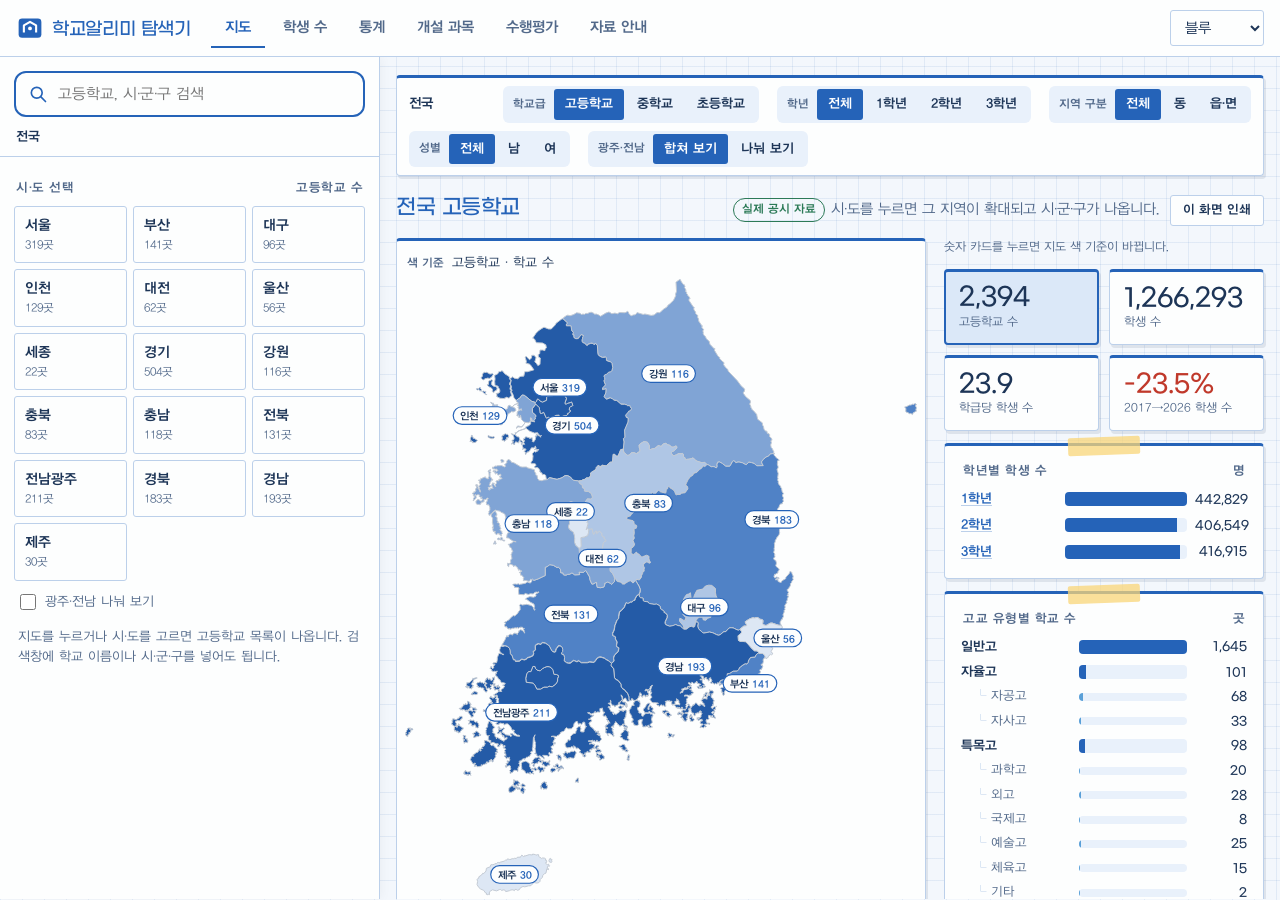
==== commit 436a9a22: "Add files via upload" ====
--- a/index.html
+++ b/index.html
@@ -18,8 +18,8 @@
 <meta name="mobile-web-app-capable" content="yes">
 <meta name="apple-mobile-web-app-title" content="학교알리미 탐색기">
 <meta name="apple-mobile-web-app-status-bar-style" content="default">
-<link rel="stylesheet" href="assets/themes.css">
-<link rel="stylesheet" href="assets/app.css">
+<link rel="stylesheet" href="assets/themes.css?v=1126-6">
+<link rel="stylesheet" href="assets/app.css?v=1126-6">
 <script>try{var s=localStorage.getItem('skin');if(s)document.documentElement.dataset.skin=s;}catch(e){}</script>
 </head>
 <body class="k-page">
@@ -139,9 +139,9 @@
 <div class="toast" id="toast" role="status" aria-live="polite" hidden></div>
 <div class="tip" id="tip" hidden></div>
 
-<script src="assets/korea-map.js"></script>
-<script src="assets/xlsx-lite.js"></script>
-<script src="assets/students.js"></script>
-<script src="assets/app.js"></script>
+<script src="assets/korea-map.js?v=1126-6"></script>
+<script src="assets/xlsx-lite.js?v=1126-6"></script>
+<script src="assets/students.js?v=1126-6"></script>
+<script src="assets/app.js?v=1126-6"></script>
 </body>
 </html>
--- a/assets/app.css
+++ b/assets/app.css
@@ -443,3 +443,46 @@
   body.pv .subj-link, body.pv .tt-name { text-decoration: none !important; }
 }
 @media screen { body.pv main.stage#stage { padding: 9mm !important; overflow: visible !important; } }
+
+/* v.1126-2 목록 접기·펼치기 단추를 눈에 띄게, 휴대폰에서 접힌 목록은 검색창과 단추만 */
+@media (max-width: 880px) {
+  .panel-toggle { background: var(--accent); color: var(--accent-ink, #fff); border-color: var(--accent); font-weight: 700; font-size: 13.5px; padding: 7px 20px; box-shadow: 0 3px 10px rgba(0,0,0,.22); }
+  .panel-toggle::before { content: "▲ "; font-size: 10px; }
+  .panel.is-folded .panel-toggle::before { content: "▼ "; }
+  .panel.is-folded { max-height: 124px; }
+}
+/* v.1126-2 휴대폰: 첫 화면에 지도가 보이도록 위쪽을 줄이고, 지도 → 조건 순으로 놓는다 */
+@media (max-width: 880px) {
+  .topbar { gap: 6px 10px; padding-top: 8px; padding-bottom: 0; }
+  .brand-mark { width: 22px; height: 22px; } .brand-name { font-size: 16px; }
+  .top-actions { gap: 6px; } .top-actions .k-btn, .top-actions .k-select { padding: 5px 9px; font-size: 12.5px; min-height: 0; height: 32px; }
+  .main-tabs .k-tab { padding: 8px 10px; font-size: 14px; }
+  .panel.is-folded { max-height: 64px; border-bottom: 0; box-shadow: none; }
+  .panel.is-folded .search { margin: 8px 132px 8px 12px; height: 40px; }
+  .panel.is-folded .crumbs, .panel.is-folded .panel-body { display: none; }
+  .panel.is-folded .panel-toggle { left: auto; right: 12px; bottom: auto; top: 11px; transform: none; padding: 7px 12px; font-size: 12.5px; }
+  .stage { padding-top: 10px; }
+  body:not(.pv) #view-map:not([hidden]) { display: flex; flex-direction: column; }
+  body:not(.pv) #view-map > .view-head { order: 0; margin-bottom: 6px; } body:not(.pv) #view-map > .view-head .k-muted { display: none; }
+  body:not(.pv) #view-map > .map-wrap { order: 1; } body:not(.pv) #view-map > .ctx { order: 2; margin-top: 14px; }
+  body:not(.pv) #view-map > .print-foot { order: 3; }
+  #view-map .map-svg { max-height: 58vh; }
+}
+
+/* v.1126-5 좌측 시·군·구 고르기: 이름 + 학교 수, 구가 있는 시는 한 묶음 */
+.sgg-pick { display: grid; grid-template-columns: repeat(auto-fill, minmax(112px, 1fr)); gap: 6px; }
+.sgg-it, .sgg-gh, .sgg-all { display: flex; align-items: center; justify-content: space-between; gap: 6px; min-width: 0; padding: 7px 9px 7px 11px;
+  border: 1px solid var(--line); border-radius: 9px; background: var(--surface); color: var(--ink); font: inherit; font-size: 13px; line-height: 1.25; cursor: pointer; text-align: left; transition: border-color .12s, background .12s; }
+.sgg-it span, .sgg-gh span, .sgg-all span { overflow: hidden; text-overflow: ellipsis; white-space: nowrap; }
+.sgg-it b, .sgg-gh b, .sgg-all b { flex: none; font-weight: 600; font-size: 11.5px; color: var(--ink-soft); background: var(--surface-2); border-radius: 99px; padding: 1px 7px; font-variant-numeric: tabular-nums; }
+.sgg-it:hover, .sgg-gh:hover, .sgg-all:hover { border-color: var(--accent); }
+.sgg-it.in, .sgg-gh.in { background: var(--accent-soft); border-color: color-mix(in srgb, var(--accent) 45%, var(--line)); }
+.sgg-it.on, .sgg-gh.on, .sgg-all.on { background: var(--accent); border-color: var(--accent); color: var(--accent-ink, #fff); font-weight: 700; }
+.sgg-it.on b, .sgg-gh.on b, .sgg-all.on b { background: rgba(255,255,255,.24); color: inherit; }
+.sgg-all { grid-column: 1 / -1; font-weight: 600; }
+.sgg-grp { grid-column: 1 / -1; display: grid; gap: 6px; padding: 6px; border: 1px solid var(--line); border-radius: 11px; background: var(--surface-2); }
+.sgg-grp > .sgg-gh { font-weight: 700; }
+.sgg-grp > .sgg-gh:not(.on):not(.in) { background: transparent; border-color: transparent; padding-left: 6px; }
+.sgg-sub { display: grid; grid-template-columns: repeat(auto-fill, minmax(98px, 1fr)); gap: 5px; }
+.gj-switch { display: flex; align-items: center; gap: 6px; margin: 10px 2px 0; font-size: 13px; color: var(--ink-soft); cursor: pointer; }
+.gj-switch input { accent-color: var(--accent); width: 16px; height: 16px; }
